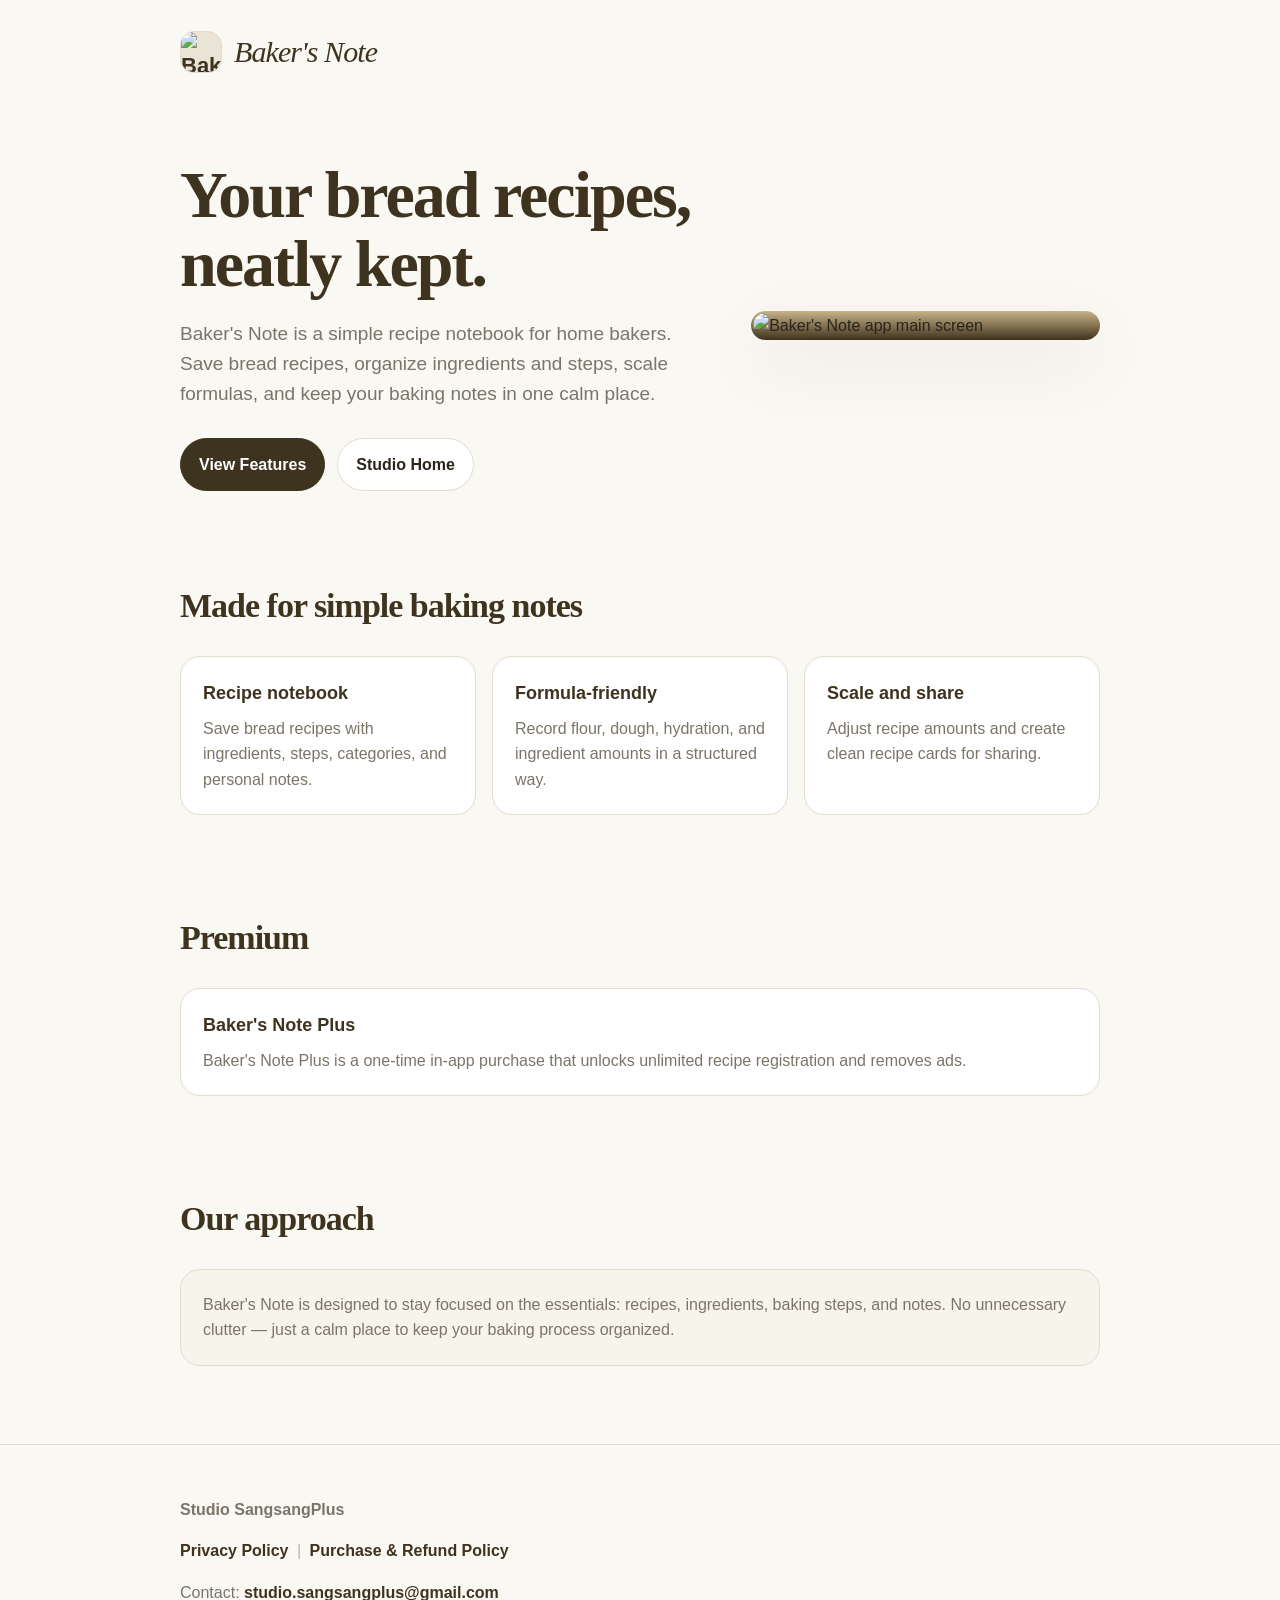
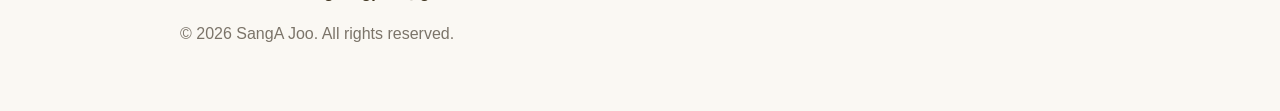
==== bakersnote/index.html @ 18a2867f "Create index.html" ====
<!doctype html>
<html lang="en">
<head>
  <meta charset="utf-8">
  <meta name="viewport" content="width=device-width, initial-scale=1">
  <title>Baker's Note - Bread Recipe Notebook</title>
  <meta name="description" content="Baker's Note is a simple bread recipe notebook for saving recipes, ingredients, baking steps, and notes.">

  <link rel="icon" type="image/png" href="app_icon.png">
  <link rel="apple-touch-icon" href="app_icon.png">
  
  <style>
    :root {
      --brown: #3E331E;
      --brown-soft: #9B8152;
      --gold: #C99B32;
      --cream: #F7F4EC;
      --cream-deep: #EAE4D6;
      --text: #2A241B;
      --muted: #7B7469;
      --line: #E3DCCF;
      --bg: #FAF8F3;
      --white: #FFFFFF;
    }

    * {
      box-sizing: border-box;
    }

    body {
      margin: 0;
      font-family: -apple-system, BlinkMacSystemFont, "Segoe UI", Roboto, Arial, sans-serif;
      color: var(--text);
      background: var(--bg);
      line-height: 1.6;
    }

    .wrap {
      width: min(920px, calc(100% - 40px));
      margin: 0 auto;
    }

    header {
      padding: 28px 0;
    }

    .brand {
      display: flex;
      align-items: center;
      gap: 12px;
      font-weight: 800;
      font-size: 22px;
      color: var(--brown);
    }

    .logo {
      width: 42px;
      height: 42px;
      border-radius: 14px;
      overflow: hidden;
      display: grid;
      place-items: center;
      background: var(--cream-deep);
      border: 1px solid var(--line);
    }
    
    .logo img {
      width: 100%;
      height: 100%;
      object-fit: cover;
      display: block;
    }

    .brand-name {
      font-family: Georgia, "Times New Roman", serif;
      font-style: italic;
      font-weight: 500;
      letter-spacing: -0.03em;
      font-size: 30px;
    }

    .hero {
      padding: 56px 0 40px;
      display: grid;
      grid-template-columns: 1.2fr 0.8fr;
      gap: 48px;
      align-items: center;
    }

    h1 {
      font-family: Georgia, "Times New Roman", serif;
      font-size: clamp(40px, 6vw, 66px);
      line-height: 1.05;
      letter-spacing: -2px;
      margin: 0 0 20px;
      color: var(--brown);
    }

    .lead {
      font-size: 19px;
      color: var(--muted);
      max-width: 620px;
      margin: 0 0 28px;
    }

    .buttons {
      display: flex;
      flex-wrap: wrap;
      gap: 12px;
      margin-top: 24px;
    }

    .button {
      display: inline-block;
      padding: 13px 18px;
      border-radius: 999px;
      text-decoration: none;
      font-weight: 700;
      border: 1px solid var(--line);
      color: var(--text);
      background: var(--white);
    }

    .button.primary {
      background: var(--brown);
      color: white;
      border-color: var(--brown);
    }

    .phone {
      border-radius: 34px;
      padding: 2px;
      background: linear-gradient(180deg, #C8B388, #3E331E);
      box-shadow: 0 24px 70px rgba(0, 0, 0, 0.08);
    }
      
    .app-shot {
      width: 100%;
      display: block;
      border-radius: 32px;
    }

    section {
      padding: 48px 0;
    }

    .section-title {
      font-family: Georgia, "Times New Roman", serif;
      font-size: 34px;
      letter-spacing: -1px;
      margin: 0 0 22px;
      color: var(--brown);
    }

    .cards {
      display: grid;
      grid-template-columns: repeat(3, 1fr);
      gap: 16px;
    }

    .card {
      background: var(--white);
      border: 1px solid var(--line);
      border-radius: 20px;
      padding: 22px;
    }

    .card h3 {
      margin: 0 0 8px;
      font-size: 18px;
      color: var(--brown);
    }

    .card p {
      margin: 0;
      color: var(--muted);
    }

    .note {
      background: var(--cream);
      border: 1px solid var(--line);
      border-radius: 20px;
      padding: 22px;
      color: var(--muted);
    }

    footer {
      padding: 36px 0 48px;
      color: var(--muted);
      border-top: 1px solid var(--line);
      margin-top: 30px;
    }

    footer a {
      color: var(--brown);
      text-decoration: none;
      font-weight: 700;
    }

    .footer-separator {
      color: #B8B0A3;
      margin: 0 4px;
    }

    @media (max-width: 760px) {
      .hero {
        grid-template-columns: 1fr;
        padding-top: 28px;
      }

      .cards {
        grid-template-columns: 1fr;
      }

      .phone {
        max-width: 360px;
        margin: 0 auto;
      }

      .brand-name {
        font-size: 27px;
      }
    }
  </style>
</head>

<body>
  <header class="wrap">
    <div class="brand">
      <div class="logo">
        <img src="app_icon.png" alt="Baker's Note logo">
      </div>
      <span class="brand-name">Baker's Note</span>
    </div>
  </header>

  <main class="wrap">
    <section class="hero">
      <div>
        <h1>Your bread recipes, neatly kept.</h1>
        <p class="lead">
          Baker's Note is a simple recipe notebook for home bakers.
          Save bread recipes, organize ingredients and steps, scale formulas,
          and keep your baking notes in one calm place.
        </p>

        <div class="buttons">
          <a class="button primary" href="#features">View Features</a>
          <a class="button" href="/">Studio Home</a>
        </div>
      </div>

      <div class="phone" aria-label="Baker's Note app screenshot">
        <img src="bakersnote.png" alt="Baker's Note app main screen" class="app-shot">
      </div>
    </section>

    <section id="features">
      <h2 class="section-title">Made for simple baking notes</h2>

      <div class="cards">
        <article class="card">
          <h3>Recipe notebook</h3>
          <p>Save bread recipes with ingredients, steps, categories, and personal notes.</p>
        </article>

        <article class="card">
          <h3>Formula-friendly</h3>
          <p>Record flour, dough, hydration, and ingredient amounts in a structured way.</p>
        </article>

        <article class="card">
          <h3>Scale and share</h3>
          <p>Adjust recipe amounts and create clean recipe cards for sharing.</p>
        </article>
      </div>
    </section>

    <section>
      <h2 class="section-title">Premium</h2>

      <div class="card">
        <h3>Baker's Note Plus</h3>
        <p>
          Baker's Note Plus is a one-time in-app purchase that unlocks unlimited
          recipe registration and removes ads.
        </p>
      </div>
    </section>

    <section>
      <h2 class="section-title">Our approach</h2>

      <div class="note">
        Baker's Note is designed to stay focused on the essentials:
        recipes, ingredients, baking steps, and notes. No unnecessary clutter —
        just a calm place to keep your baking process organized.
      </div>
    </section>
  </main>

  <footer>
    <div class="wrap">
      <p><strong>Studio SangsangPlus</strong></p>

      <p>
        <a href="privacy-policy.html">Privacy Policy</a>
        <span class="footer-separator">|</span>
        <a href="purchase-policy.html">Purchase & Refund Policy</a>
      </p>

      <p class="footer-contact">
        Contact:
        <a href="mailto:studio.sangsangplus@gmail.com">
          studio.sangsangplus@gmail.com
        </a>
      </p>

      <p>© 2026 SangA Joo. All rights reserved.</p>
    </div>
  </footer>
</body>
</html>
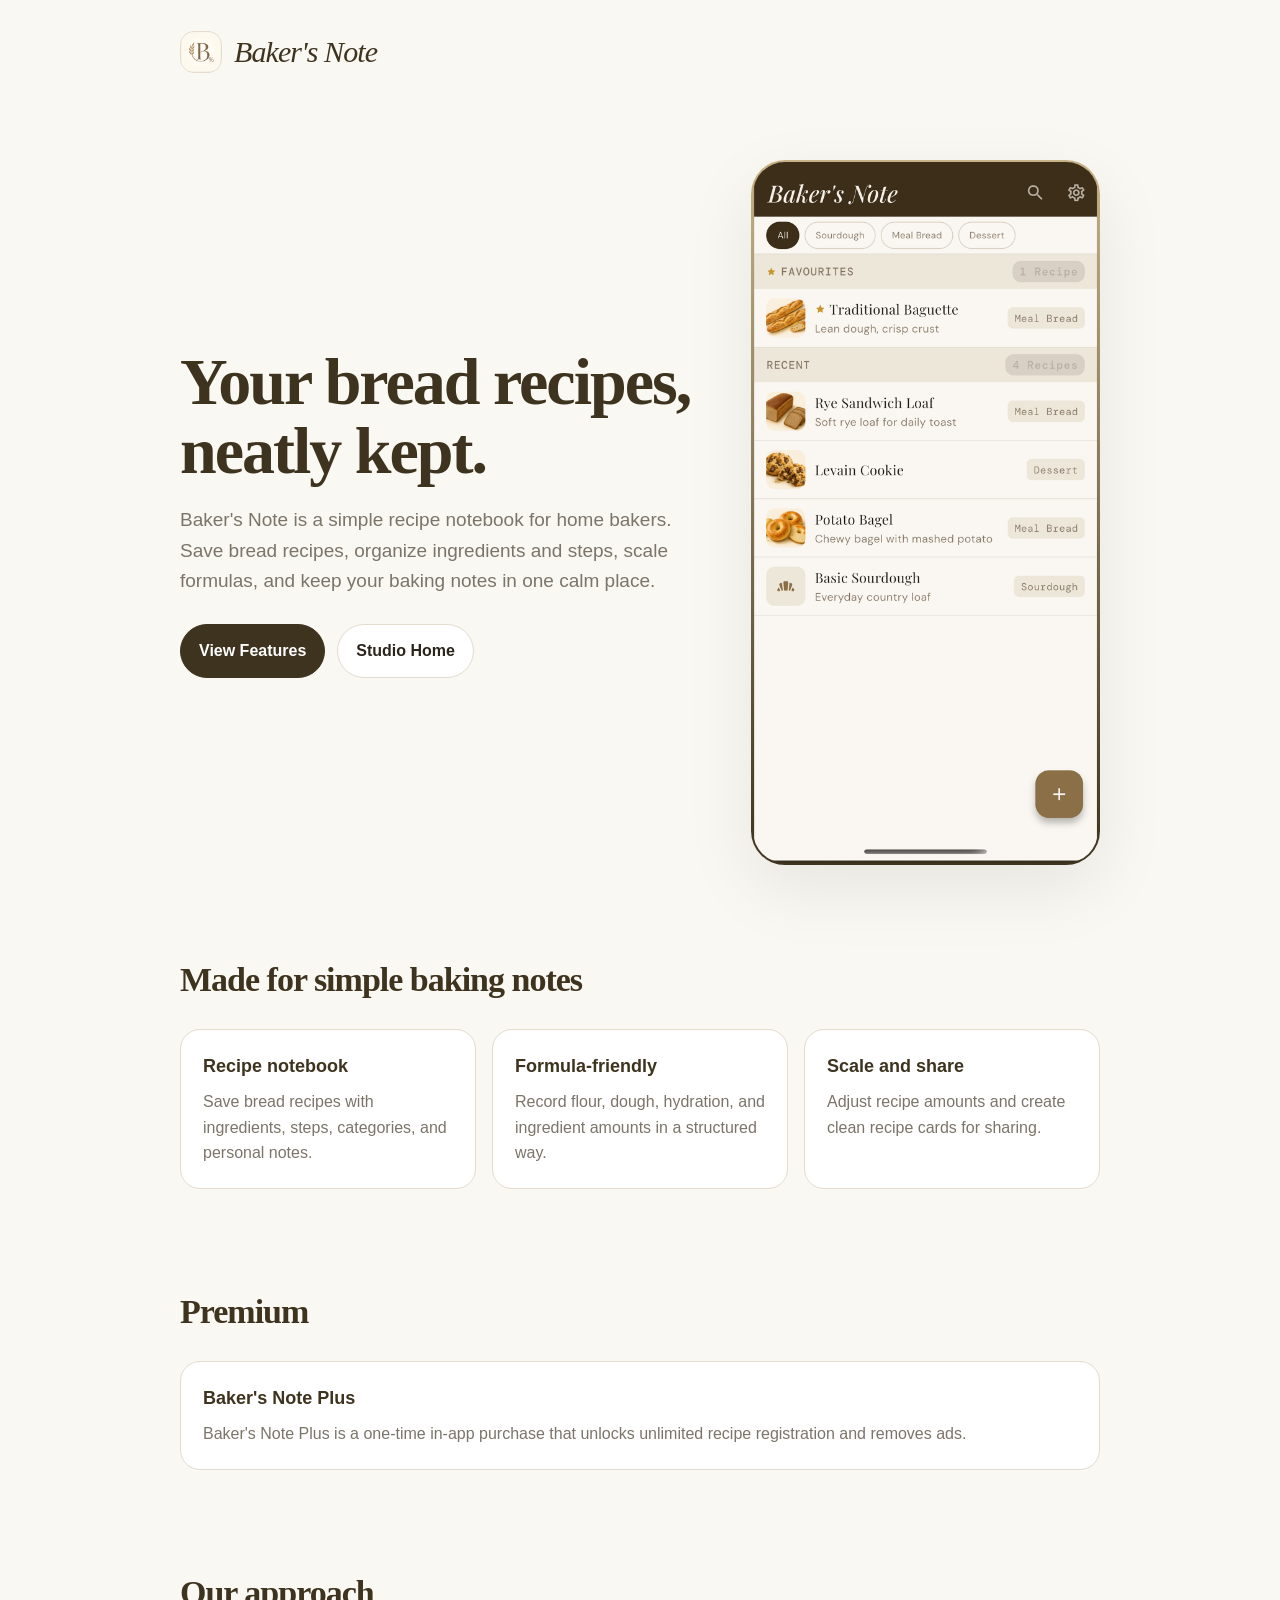
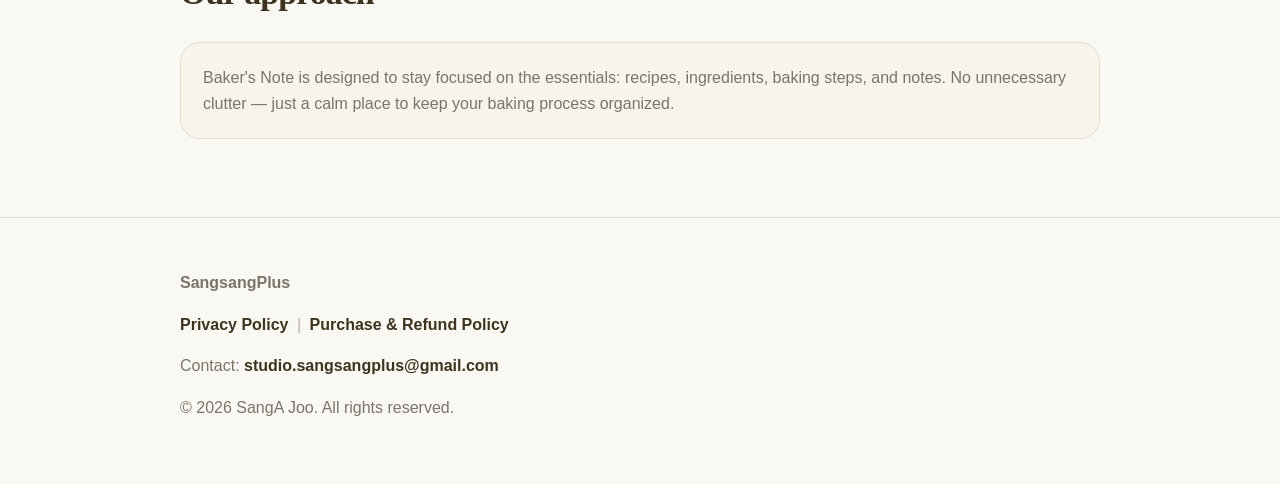
==== commit d15d1e66: "Update index.html" ====
--- a/bakersnote/index.html
+++ b/bakersnote/index.html
@@ -301,7 +301,7 @@
 
   <footer>
     <div class="wrap">
-      <p><strong>Studio SangsangPlus</strong></p>
+      <p><strong>SangsangPlus</strong></p>
 
       <p>
         <a href="privacy-policy.html">Privacy Policy</a>
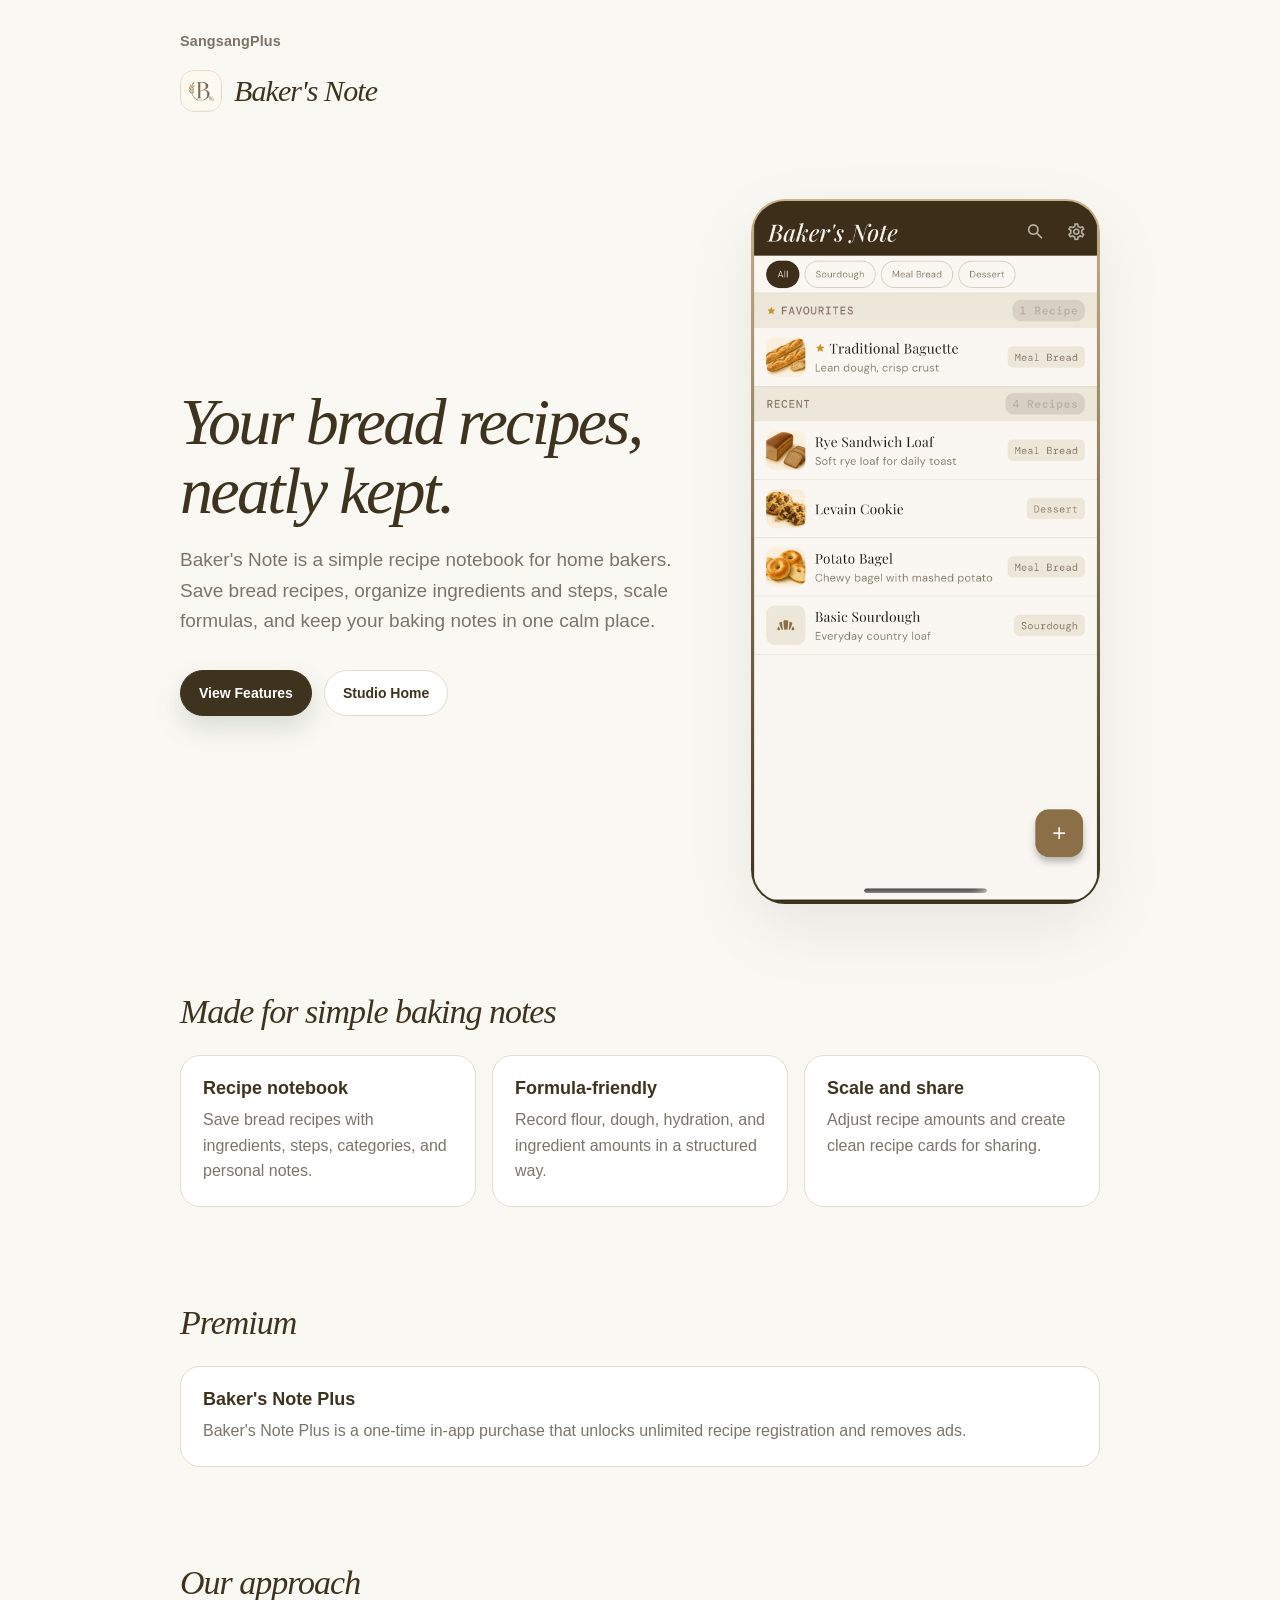
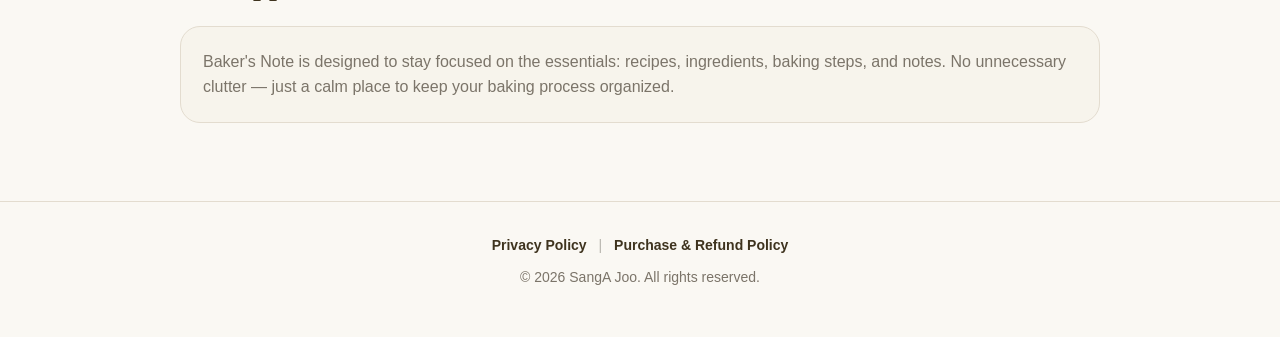
==== commit 61a0f62c: "Footer 교체, css 공통화" ====
--- a/bakersnote/index.html
+++ b/bakersnote/index.html
@@ -5,237 +5,25 @@
   <meta name="viewport" content="width=device-width, initial-scale=1">
   <title>Baker's Note - Bread Recipe Notebook</title>
   <meta name="description" content="Baker's Note is a simple bread recipe notebook for saving recipes, ingredients, baking steps, and notes.">
-
+  <link rel="stylesheet" href="../assets/css/site.css">
   <link rel="icon" type="image/png" href="app_icon.png">
   <link rel="apple-touch-icon" href="app_icon.png">
-  
-  <style>
-    :root {
-      --brown: #3E331E;
-      --brown-soft: #9B8152;
-      --gold: #C99B32;
-      --cream: #F7F4EC;
-      --cream-deep: #EAE4D6;
-      --text: #2A241B;
-      --muted: #7B7469;
-      --line: #E3DCCF;
-      --bg: #FAF8F3;
-      --white: #FFFFFF;
-    }
-
-    * {
-      box-sizing: border-box;
-    }
-
-    body {
-      margin: 0;
-      font-family: -apple-system, BlinkMacSystemFont, "Segoe UI", Roboto, Arial, sans-serif;
-      color: var(--text);
-      background: var(--bg);
-      line-height: 1.6;
-    }
-
-    .wrap {
-      width: min(920px, calc(100% - 40px));
-      margin: 0 auto;
-    }
-
-    header {
-      padding: 28px 0;
-    }
-
-    .brand {
-      display: flex;
-      align-items: center;
-      gap: 12px;
-      font-weight: 800;
-      font-size: 22px;
-      color: var(--brown);
-    }
-
-    .logo {
-      width: 42px;
-      height: 42px;
-      border-radius: 14px;
-      overflow: hidden;
-      display: grid;
-      place-items: center;
-      background: var(--cream-deep);
-      border: 1px solid var(--line);
-    }
-    
-    .logo img {
-      width: 100%;
-      height: 100%;
-      object-fit: cover;
-      display: block;
-    }
-
-    .brand-name {
-      font-family: Georgia, "Times New Roman", serif;
-      font-style: italic;
-      font-weight: 500;
-      letter-spacing: -0.03em;
-      font-size: 30px;
-    }
-
-    .hero {
-      padding: 56px 0 40px;
-      display: grid;
-      grid-template-columns: 1.2fr 0.8fr;
-      gap: 48px;
-      align-items: center;
-    }
-
-    h1 {
-      font-family: Georgia, "Times New Roman", serif;
-      font-size: clamp(40px, 6vw, 66px);
-      line-height: 1.05;
-      letter-spacing: -2px;
-      margin: 0 0 20px;
-      color: var(--brown);
-    }
-
-    .lead {
-      font-size: 19px;
-      color: var(--muted);
-      max-width: 620px;
-      margin: 0 0 28px;
-    }
-
-    .buttons {
-      display: flex;
-      flex-wrap: wrap;
-      gap: 12px;
-      margin-top: 24px;
-    }
-
-    .button {
-      display: inline-block;
-      padding: 13px 18px;
-      border-radius: 999px;
-      text-decoration: none;
-      font-weight: 700;
-      border: 1px solid var(--line);
-      color: var(--text);
-      background: var(--white);
-    }
-
-    .button.primary {
-      background: var(--brown);
-      color: white;
-      border-color: var(--brown);
-    }
-
-    .phone {
-      border-radius: 34px;
-      padding: 2px;
-      background: linear-gradient(180deg, #C8B388, #3E331E);
-      box-shadow: 0 24px 70px rgba(0, 0, 0, 0.08);
-    }
-      
-    .app-shot {
-      width: 100%;
-      display: block;
-      border-radius: 32px;
-    }
-
-    section {
-      padding: 48px 0;
-    }
-
-    .section-title {
-      font-family: Georgia, "Times New Roman", serif;
-      font-size: 34px;
-      letter-spacing: -1px;
-      margin: 0 0 22px;
-      color: var(--brown);
-    }
-
-    .cards {
-      display: grid;
-      grid-template-columns: repeat(3, 1fr);
-      gap: 16px;
-    }
-
-    .card {
-      background: var(--white);
-      border: 1px solid var(--line);
-      border-radius: 20px;
-      padding: 22px;
-    }
-
-    .card h3 {
-      margin: 0 0 8px;
-      font-size: 18px;
-      color: var(--brown);
-    }
-
-    .card p {
-      margin: 0;
-      color: var(--muted);
-    }
-
-    .note {
-      background: var(--cream);
-      border: 1px solid var(--line);
-      border-radius: 20px;
-      padding: 22px;
-      color: var(--muted);
-    }
-
-    footer {
-      padding: 36px 0 48px;
-      color: var(--muted);
-      border-top: 1px solid var(--line);
-      margin-top: 30px;
-    }
-
-    footer a {
-      color: var(--brown);
-      text-decoration: none;
-      font-weight: 700;
-    }
-
-    .footer-separator {
-      color: #B8B0A3;
-      margin: 0 4px;
-    }
-
-    @media (max-width: 760px) {
-      .hero {
-        grid-template-columns: 1fr;
-        padding-top: 28px;
-      }
-
-      .cards {
-        grid-template-columns: 1fr;
-      }
-
-      .phone {
-        max-width: 360px;
-        margin: 0 auto;
-      }
-
-      .brand-name {
-        font-size: 27px;
-      }
-    }
-  </style>
 </head>
 
-<body>
-  <header class="wrap">
-    <div class="brand">
-      <div class="logo">
+<body class="theme-bakers-note">
+  <header class="app-header wrap-app">
+    <a class="brand-back-link" href="../">SangsangPlus</a>
+
+    <div class="app-brand">
+      <div class="app-logo">
         <img src="app_icon.png" alt="Baker's Note logo">
       </div>
-      <span class="brand-name">Baker's Note</span>
+      <span class="app-brand-name">Baker's Note</span>
     </div>
   </header>
 
-  <main class="wrap">
-    <section class="hero">
+  <main class="app-landing wrap-app">
+    <section class="app-landing-hero">
       <div>
         <h1>Your bread recipes, neatly kept.</h1>
         <p class="lead">
@@ -245,41 +33,41 @@
         </p>
 
         <div class="buttons">
-          <a class="button primary" href="#features">View Features</a>
-          <a class="button" href="/">Studio Home</a>
+          <a class="app-button primary" href="#features">View Features</a>
+          <a class="app-button secondary" href="../">Studio Home</a>
         </div>
       </div>
 
-      <div class="phone" aria-label="Baker's Note app screenshot">
+      <div class="phone-frame" aria-label="Baker's Note app screenshot">
         <img src="bakersnote.png" alt="Baker's Note app main screen" class="app-shot">
       </div>
     </section>
 
-    <section id="features">
-      <h2 class="section-title">Made for simple baking notes</h2>
+    <section id="features" class="app-section">
+      <h2 class="app-section-title">Made for simple baking notes</h2>
 
-      <div class="cards">
-        <article class="card">
+      <div class="feature-cards">
+        <article class="feature-card">
           <h3>Recipe notebook</h3>
           <p>Save bread recipes with ingredients, steps, categories, and personal notes.</p>
         </article>
 
-        <article class="card">
+        <article class="feature-card">
           <h3>Formula-friendly</h3>
           <p>Record flour, dough, hydration, and ingredient amounts in a structured way.</p>
         </article>
 
-        <article class="card">
+        <article class="feature-card">
           <h3>Scale and share</h3>
           <p>Adjust recipe amounts and create clean recipe cards for sharing.</p>
         </article>
       </div>
     </section>
 
-    <section>
-      <h2 class="section-title">Premium</h2>
+    <section class="app-section">
+      <h2 class="app-section-title">Premium</h2>
 
-      <div class="card">
+      <div class="feature-card">
         <h3>Baker's Note Plus</h3>
         <p>
           Baker's Note Plus is a one-time in-app purchase that unlocks unlimited
@@ -288,10 +76,10 @@
       </div>
     </section>
 
-    <section>
-      <h2 class="section-title">Our approach</h2>
+    <section class="app-section">
+      <h2 class="app-section-title">Our approach</h2>
 
-      <div class="note">
+      <div class="note-card">
         Baker's Note is designed to stay focused on the essentials:
         recipes, ingredients, baking steps, and notes. No unnecessary clutter —
         just a calm place to keep your baking process organized.
@@ -299,23 +87,13 @@
     </section>
   </main>
 
-  <footer>
-    <div class="wrap">
-      <p><strong>SangsangPlus</strong></p>
-
-      <p>
+  <footer class="site-footer">
+    <div class="site-footer-inner narrow">
+      <nav aria-label="Baker's Note footer links">
         <a href="privacy-policy.html">Privacy Policy</a>
-        <span class="footer-separator">|</span>
-        <a href="purchase-policy.html">Purchase & Refund Policy</a>
-      </p>
-
-      <p class="footer-contact">
-        Contact:
-        <a href="mailto:studio.sangsangplus@gmail.com">
-          studio.sangsangplus@gmail.com
-        </a>
-      </p>
-
+        <span class="footer-divider">|</span>
+        <a href="purchase-policy.html">Purchase &amp; Refund Policy</a>
+      </nav>
       <p>© 2026 SangA Joo. All rights reserved.</p>
     </div>
   </footer>
--- a/assets/css/site.css
+++ b/assets/css/site.css
@@ -0,0 +1,760 @@
+/* SangsangPlus shared website styles */
+
+:root {
+  --page-bg: #f8f6f1;
+  --card-bg: #ffffff;
+  --text: #222222;
+  --muted: #666666;
+  --soft-muted: #888888;
+  --line: #e7e0d6;
+  --shadow-soft: 0 18px 45px rgba(40, 35, 28, 0.08);
+  --radius-lg: 24px;
+  --radius-md: 18px;
+  --max-width-wide: 1120px;
+  --max-width-app: 920px;
+  --max-width-policy: 840px;
+
+  --accent: #3f6347;
+  --accent-soft: #e7f0e4;
+  --accent-deep: #2f4c36;
+  --brand-serif: Georgia, "Times New Roman", serif;
+}
+
+/* Themes */
+body.theme-sangsangplus {
+  --page-bg: #f8f6f1;
+  --card-bg: #ffffff;
+  --text: #222222;
+  --muted: #666666;
+  --line: #e7e0d6;
+  --accent: #6f8f72;
+  --accent-soft: #e7f0e4;
+  --accent-deep: #3f6347;
+}
+
+body.theme-plantlog {
+  --page-bg: #fafaf8;
+  --card-bg: #ffffff;
+  --text: #222222;
+  --muted: #666666;
+  --line: #e8e8e8;
+  --accent: #267156;
+  --accent-soft: #e1f5ee;
+  --accent-deep: #174d3a;
+  --phone-gradient-start: #9ce0dd;
+  --phone-gradient-end: #267156;
+}
+
+body.theme-bakers-note {
+  --page-bg: #faf8f3;
+  --card-bg: #ffffff;
+  --text: #2a241b;
+  --muted: #7b7469;
+  --line: #e3dccf;
+  --accent: #3e331e;
+  --accent-soft: #f7f4ec;
+  --accent-deep: #3e331e;
+  --phone-gradient-start: #c8b388;
+  --phone-gradient-end: #3e331e;
+}
+
+/* Base */
+* {
+  box-sizing: border-box;
+}
+
+html {
+  scroll-behavior: smooth;
+}
+
+body {
+  margin: 0;
+  font-family: -apple-system, BlinkMacSystemFont, "Segoe UI", Roboto, Arial, sans-serif;
+  background: var(--page-bg);
+  color: var(--text);
+  line-height: 1.6;
+}
+
+a {
+  color: var(--accent-deep);
+  text-decoration: none;
+  font-weight: 700;
+}
+
+a:hover {
+  text-decoration: underline;
+}
+
+img {
+  max-width: 100%;
+  height: auto;
+}
+
+p {
+  margin: 0 0 16px;
+}
+
+ul {
+  padding-left: 22px;
+}
+
+li {
+  margin-bottom: 8px;
+}
+
+h1,
+h2,
+h3 {
+  margin-top: 0;
+  line-height: 1.2;
+  color: var(--text);
+}
+
+strong {
+  color: var(--text);
+}
+
+/* Shared layout */
+.site-page {
+  min-height: 100vh;
+}
+
+.wrap-wide {
+  width: min(var(--max-width-wide), calc(100% - 48px));
+  margin: 0 auto;
+}
+
+.wrap-app {
+  width: min(var(--max-width-app), calc(100% - 40px));
+  margin: 0 auto;
+}
+
+.wrap-policy {
+  width: min(var(--max-width-policy), calc(100% - 40px));
+  margin: 0 auto;
+}
+
+.brand-back-link {
+  display: inline-flex;
+  align-items: center;
+  margin-bottom: 18px;
+  font-size: 0.9rem;
+  font-weight: 700;
+  color: var(--muted);
+  text-decoration: none;
+  letter-spacing: 0.01em;
+}
+
+.brand-back-link:hover {
+  color: var(--accent-deep);
+  text-decoration: underline;
+}
+
+/* Buttons */
+.button,
+.app-button {
+  display: inline-flex;
+  align-items: center;
+  justify-content: center;
+  min-height: 46px;
+  padding: 0 18px;
+  border-radius: 999px;
+  border: 1px solid var(--line);
+  background: var(--card-bg);
+  color: var(--accent-deep);
+  font-weight: 800;
+  font-size: 14px;
+  text-decoration: none;
+  transition: transform 0.15s ease, box-shadow 0.15s ease, background 0.15s ease;
+}
+
+.button:hover,
+.app-button:hover {
+  transform: translateY(-1px);
+  text-decoration: none;
+}
+
+.button.primary,
+.app-button.primary {
+  background: var(--accent-deep);
+  border-color: var(--accent-deep);
+  color: #ffffff;
+  box-shadow: 0 12px 26px rgba(63, 99, 71, 0.18);
+}
+
+.button.secondary,
+.app-button.secondary {
+  background: var(--card-bg);
+  color: var(--accent-deep);
+}
+
+.button.disabled,
+.app-button.disabled {
+  cursor: default;
+  opacity: 0.65;
+  pointer-events: none;
+}
+
+/* Root home */
+.home-nav {
+  padding: 24px 0 0;
+  display: flex;
+  align-items: center;
+  justify-content: space-between;
+  gap: 16px;
+}
+
+.home-brand {
+  display: inline-flex;
+  align-items: center;
+  flex: 0 0 auto;
+}
+
+.home-brand-logo {
+  display: block;
+  width: 190px;
+  height: auto;
+}
+
+.home-nav-links {
+  display: flex;
+  align-items: center;
+  gap: 18px;
+  font-size: 14px;
+  color: var(--muted);
+}
+
+.home-nav-links a {
+  color: var(--muted);
+  font-weight: 600;
+}
+
+.home-nav-links a:hover {
+  color: var(--accent-deep);
+}
+
+.home-hero {
+  padding: 88px 0 64px;
+  display: grid;
+  grid-template-columns: 1.1fr 0.9fr;
+  gap: 48px;
+  align-items: center;
+}
+
+.eyebrow {
+  display: inline-flex;
+  align-items: center;
+  gap: 8px;
+  padding: 8px 12px;
+  border-radius: 999px;
+  background: var(--accent-soft);
+  color: var(--accent-deep);
+  font-size: 13px;
+  font-weight: 800;
+  margin-bottom: 22px;
+}
+
+.home-hero h1 {
+  margin: 0;
+  font-size: clamp(42px, 7vw, 76px);
+  line-height: 0.98;
+  letter-spacing: -0.06em;
+}
+
+.home-hero p {
+  margin: 24px 0 0;
+  max-width: 620px;
+  font-size: 18px;
+  color: var(--muted);
+}
+
+.hero-actions,
+.app-actions,
+.buttons {
+  margin-top: 34px;
+  display: flex;
+  flex-wrap: wrap;
+  gap: 12px;
+}
+
+.home-hero-card,
+.app-card,
+.info-card {
+  background: var(--card-bg);
+  border: 1px solid var(--line);
+  border-radius: var(--radius-lg);
+  padding: 24px;
+  box-shadow: var(--shadow-soft);
+}
+
+.home-hero-card {
+  padding: 28px;
+}
+
+.home-hero-card-title {
+  margin: 0 0 18px;
+  font-size: 18px;
+  font-weight: 800;
+}
+
+.stat-list {
+  display: grid;
+  gap: 14px;
+}
+
+.stat {
+  padding: 16px;
+  border-radius: 18px;
+  background: #faf9f6;
+  border: 1px solid #eee7dd;
+}
+
+.stat strong {
+  display: block;
+  font-size: 15px;
+  margin-bottom: 4px;
+}
+
+.stat span {
+  color: var(--muted);
+  font-size: 14px;
+}
+
+.home-section {
+  padding: 42px 0;
+}
+
+.section-header {
+  margin-bottom: 24px;
+}
+
+.section-kicker {
+  color: var(--accent-deep);
+  font-weight: 800;
+  font-size: 13px;
+  letter-spacing: 0.08em;
+  text-transform: uppercase;
+  margin-bottom: 8px;
+}
+
+.home-section h2 {
+  margin: 0;
+  font-size: clamp(28px, 4vw, 42px);
+  line-height: 1.1;
+  letter-spacing: -0.04em;
+}
+
+.section-desc {
+  margin: 12px 0 0;
+  color: var(--muted);
+  max-width: 720px;
+}
+
+.app-grid {
+  display: grid;
+  grid-template-columns: repeat(2, minmax(0, 1fr));
+  gap: 20px;
+}
+
+.app-card {
+  display: flex;
+  flex-direction: column;
+  min-height: 280px;
+}
+
+.app-top {
+  display: flex;
+  align-items: center;
+  gap: 16px;
+  margin-bottom: 18px;
+}
+
+.app-icon {
+  width: 64px;
+  height: 64px;
+  border-radius: 18px;
+  overflow: hidden;
+  background: var(--accent-soft);
+  flex: 0 0 auto;
+  border: 1px solid var(--line);
+}
+
+.app-icon img {
+  width: 100%;
+  height: 100%;
+  object-fit: cover;
+  display: block;
+}
+
+.app-card h3 {
+  margin: 0;
+  font-size: 24px;
+  letter-spacing: -0.03em;
+}
+
+.app-card .tagline {
+  margin: 4px 0 0;
+  color: var(--muted);
+  font-size: 14px;
+}
+
+.app-card p {
+  margin: 0;
+  color: var(--muted);
+}
+
+.app-meta {
+  margin: 18px 0 0;
+  padding: 0;
+  list-style: none;
+  display: grid;
+  gap: 8px;
+  color: var(--muted);
+  font-size: 14px;
+}
+
+.app-meta li {
+  margin: 0;
+}
+
+.app-meta li::before {
+  content: "•";
+  color: var(--accent);
+  font-weight: 900;
+  margin-right: 8px;
+}
+
+.app-card .app-actions {
+  margin-top: auto;
+  padding-top: 22px;
+}
+
+.info-grid {
+  display: grid;
+  grid-template-columns: 1fr 1fr;
+  gap: 20px;
+}
+
+.info-card h3 {
+  margin: 0 0 12px;
+  font-size: 20px;
+}
+
+.info-card p {
+  margin: 0;
+  color: var(--muted);
+}
+
+.contact-list {
+  margin: 16px 0 0;
+  padding: 0;
+  list-style: none;
+  display: grid;
+  gap: 10px;
+  color: var(--muted);
+}
+
+/* App landing pages */
+.app-header {
+  padding: 28px 0;
+}
+
+.app-header .brand-back-link {
+  margin-bottom: 14px;
+}
+
+.app-brand {
+  display: flex;
+  align-items: center;
+  gap: 12px;
+  color: var(--accent-deep);
+  text-decoration: none;
+}
+
+.app-logo {
+  width: 42px;
+  height: 42px;
+  border-radius: 14px;
+  overflow: hidden;
+  display: grid;
+  place-items: center;
+  background: linear-gradient(180deg, var(--phone-gradient-start), var(--phone-gradient-end));
+  border: 1px solid var(--line);
+  flex-shrink: 0;
+}
+
+.theme-bakers-note .app-logo {
+  background: var(--accent-soft);
+}
+
+.app-logo img {
+  width: 100%;
+  height: 100%;
+  object-fit: cover;
+  display: block;
+}
+
+.app-brand-name {
+  font-size: 22px;
+  font-weight: 800;
+  color: var(--accent-deep);
+}
+
+.theme-bakers-note .app-brand-name,
+.theme-bakers-note .app-landing h1,
+.theme-bakers-note .app-section-title {
+  font-family: var(--brand-serif);
+  font-style: italic;
+  font-weight: 500;
+}
+
+.theme-bakers-note .app-brand-name {
+  font-size: 30px;
+  letter-spacing: -0.03em;
+}
+
+.app-landing-hero {
+  padding: 56px 0 40px;
+  display: grid;
+  grid-template-columns: 1.2fr 0.8fr;
+  gap: 48px;
+  align-items: center;
+}
+
+.app-landing h1 {
+  margin: 0 0 20px;
+  font-size: clamp(38px, 6vw, 66px);
+  line-height: 1.05;
+  letter-spacing: -0.04em;
+  color: var(--accent-deep);
+}
+
+.app-landing .lead {
+  font-size: 19px;
+  color: var(--muted);
+  max-width: 620px;
+  margin: 0 0 28px;
+}
+
+.phone-frame {
+  border-radius: 34px;
+  padding: 2px;
+  background: linear-gradient(180deg, var(--phone-gradient-start), var(--phone-gradient-end));
+  box-shadow: 0 24px 70px rgba(0, 0, 0, 0.08);
+}
+
+.app-shot {
+  width: 100%;
+  display: block;
+  border-radius: 32px;
+}
+
+.app-section {
+  padding: 48px 0;
+}
+
+.app-section-title {
+  font-size: 34px;
+  letter-spacing: -0.03em;
+  margin: 0 0 22px;
+  color: var(--accent-deep);
+}
+
+.feature-cards {
+  display: grid;
+  grid-template-columns: repeat(3, 1fr);
+  gap: 16px;
+}
+
+.feature-card,
+.note-card {
+  background: var(--card-bg);
+  border: 1px solid var(--line);
+  border-radius: 20px;
+  padding: 22px;
+}
+
+.note-card {
+  background: var(--accent-soft);
+  color: var(--muted);
+}
+
+.feature-card h3,
+.note-card h3 {
+  margin: 0 0 8px;
+  font-size: 18px;
+  color: var(--accent-deep);
+}
+
+.feature-card p,
+.note-card p {
+  margin: 0;
+  color: var(--muted);
+}
+
+/* Policy pages */
+.policy-header {
+  padding: 28px 0;
+  border-bottom: 1px solid var(--line);
+}
+
+.policy-header .brand-back-link {
+  margin-bottom: 14px;
+}
+
+.policy-brand {
+  display: flex;
+  align-items: center;
+  gap: 12px;
+  color: var(--accent-deep);
+  text-decoration: none;
+}
+
+.policy-main {
+  padding: 48px 0;
+}
+
+.policy-content {
+  background: var(--card-bg);
+  border: 1px solid var(--line);
+  border-radius: 22px;
+  padding: 32px;
+}
+
+.policy-content h1 {
+  margin: 0 0 8px;
+  font-size: clamp(32px, 5vw, 48px);
+  line-height: 1.1;
+  color: var(--accent-deep);
+}
+
+.theme-bakers-note .policy-content h1 {
+  font-family: var(--brand-serif);
+}
+
+.policy-content h2 {
+  margin: 34px 0 10px;
+  font-size: 22px;
+  color: var(--accent-deep);
+}
+
+.policy-content p,
+.policy-content ul {
+  color: var(--muted);
+}
+
+.policy-content .updated-date {
+  color: var(--soft-muted);
+}
+
+.notice {
+  background: var(--accent-soft);
+  border: 1px solid var(--line);
+  border-radius: 12px;
+  padding: 16px;
+  margin: 20px 0;
+  color: var(--muted);
+}
+
+/* Footer */
+.site-footer {
+  margin-top: 30px;
+  padding: 32px 0 48px;
+  border-top: 1px solid var(--line);
+  color: var(--muted);
+  font-size: 14px;
+}
+
+.site-footer-inner {
+  width: min(var(--max-width-wide), calc(100% - 48px));
+  margin: 0 auto;
+  text-align: center;
+}
+
+.site-footer-inner.narrow {
+  width: min(var(--max-width-app), calc(100% - 40px));
+}
+
+.site-footer nav {
+  margin-bottom: 10px;
+}
+
+.site-footer a {
+  color: var(--accent-deep);
+  font-weight: 700;
+}
+
+.footer-divider {
+  margin: 0 8px;
+  color: color-mix(in srgb, var(--muted) 55%, white);
+}
+
+.site-footer p {
+  margin: 0;
+}
+
+@media (max-width: 820px) {
+  .home-brand-logo {
+    width: 168px;
+  }
+
+  .home-nav {
+    align-items: flex-start;
+    flex-direction: column;
+  }
+
+  .home-nav-links {
+    flex-wrap: wrap;
+  }
+
+  .home-hero,
+  .app-landing-hero {
+    grid-template-columns: 1fr;
+    padding-top: 48px;
+  }
+
+  .app-grid,
+  .info-grid,
+  .feature-cards {
+    grid-template-columns: 1fr;
+  }
+
+  .phone-frame {
+    max-width: 360px;
+    margin: 0 auto;
+  }
+}
+
+@media (max-width: 640px) {
+  .wrap-wide,
+  .site-footer-inner {
+    width: min(100% - 32px, var(--max-width-wide));
+  }
+
+  .wrap-app,
+  .wrap-policy,
+  .site-footer-inner.narrow {
+    width: min(100% - 28px, var(--max-width-app));
+  }
+
+  .home-hero {
+    padding-top: 44px;
+  }
+
+  .app-landing-hero {
+    padding-top: 28px;
+  }
+
+  .policy-content,
+  .home-hero-card,
+  .app-card,
+  .info-card,
+  .feature-card,
+  .note-card {
+    padding: 24px;
+  }
+
+  .theme-bakers-note .app-brand-name {
+    font-size: 27px;
+  }
+}
